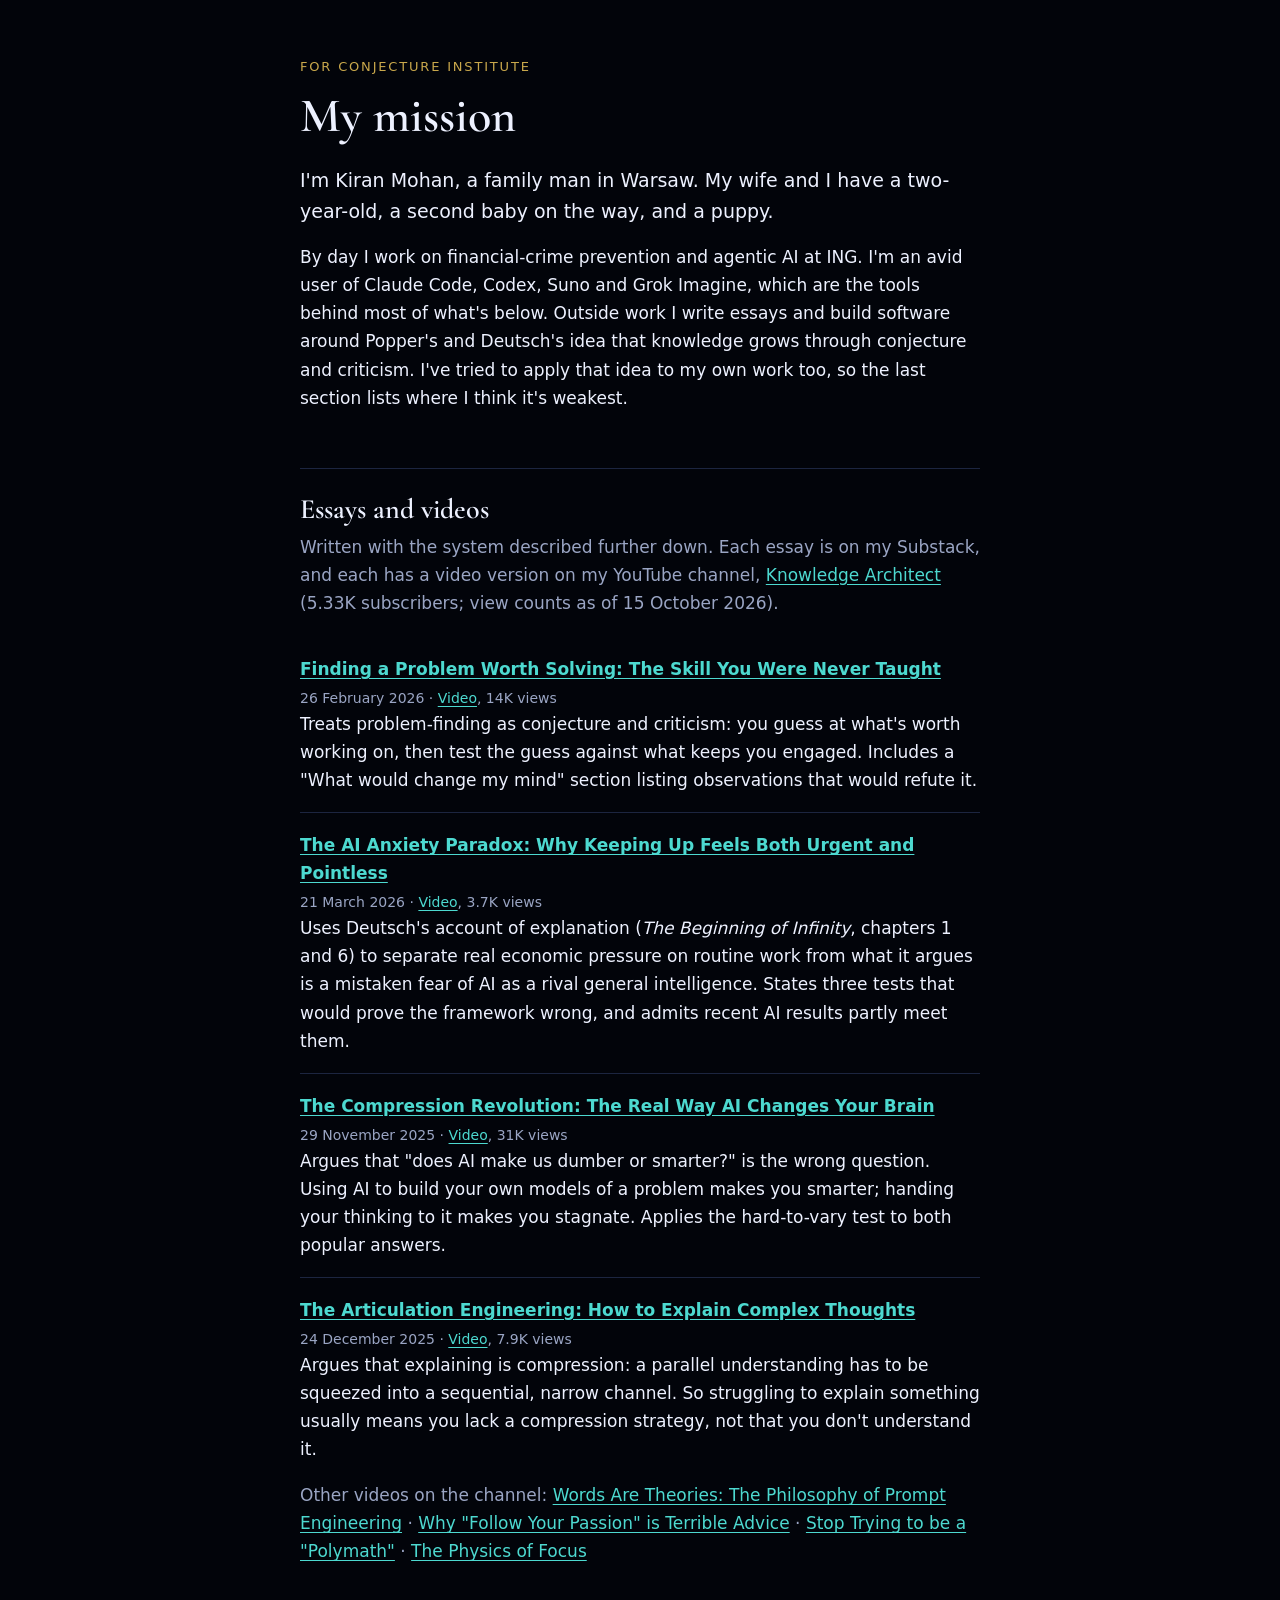
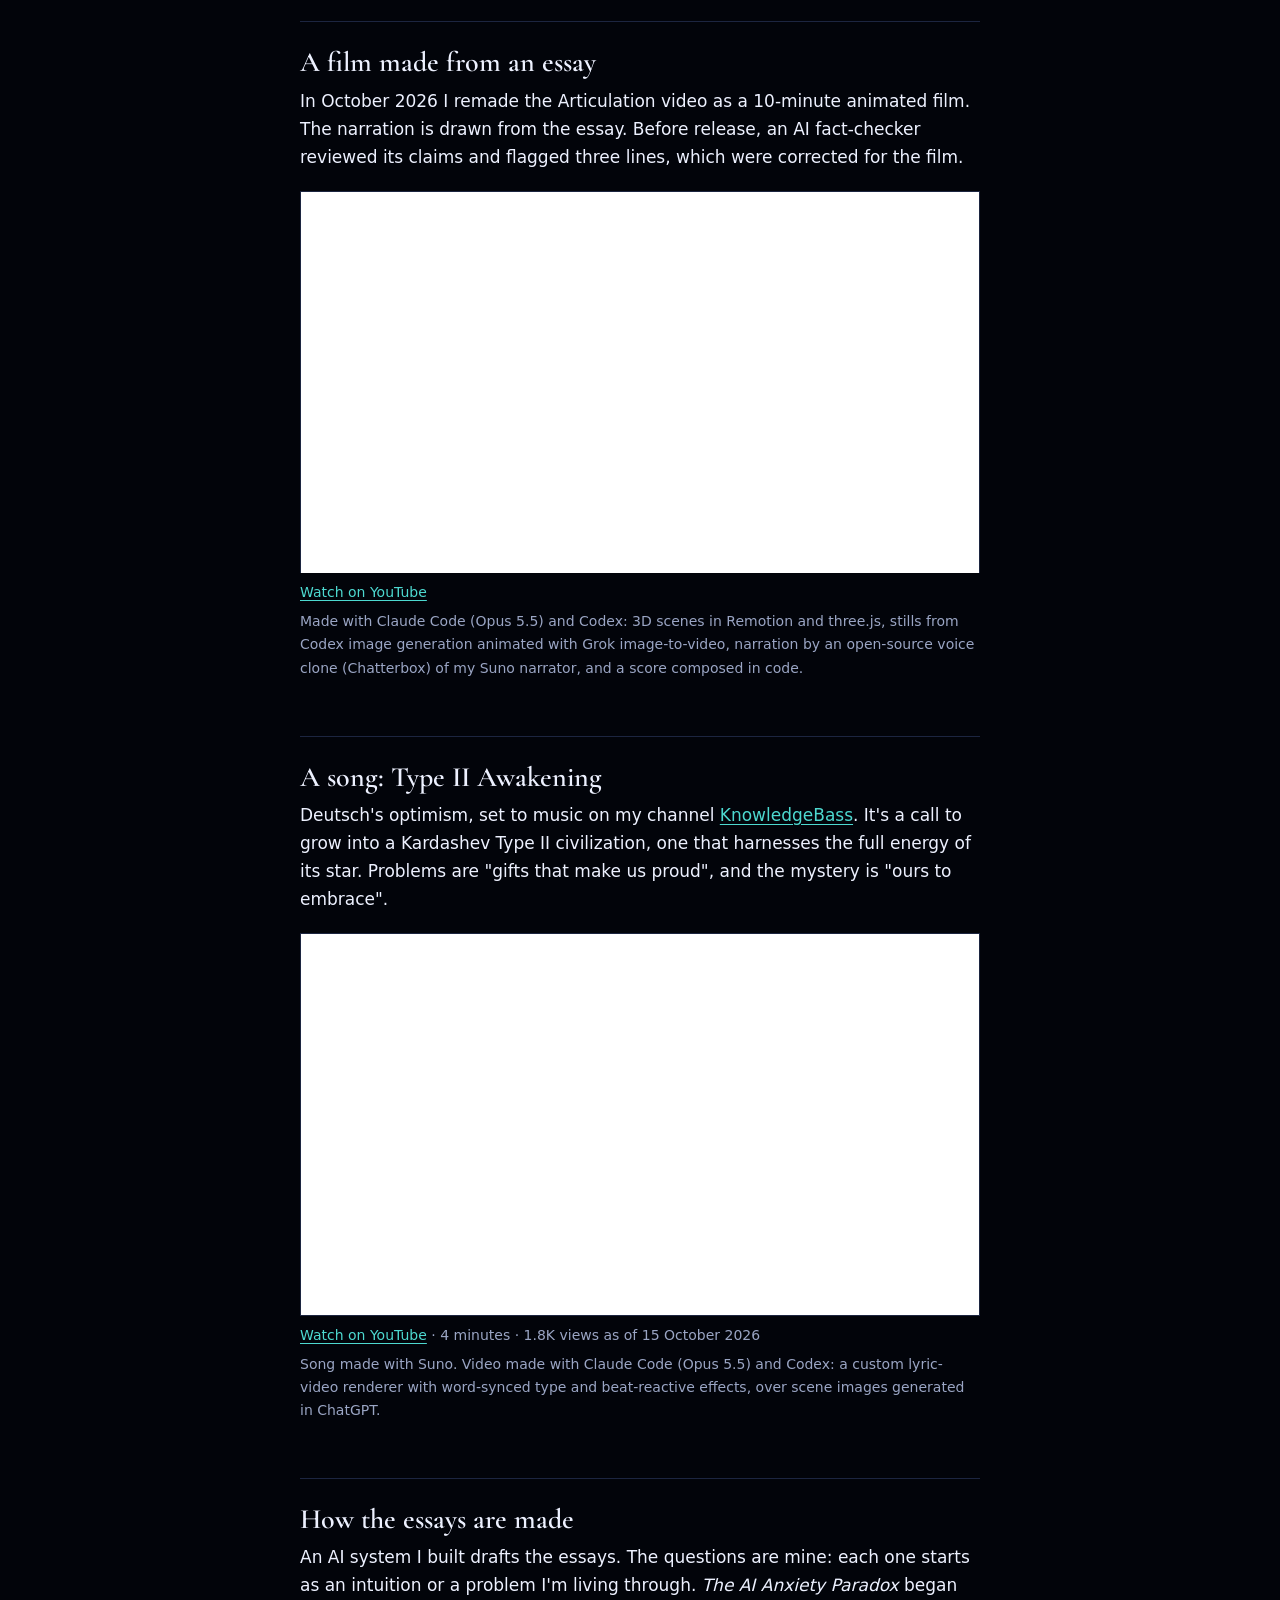
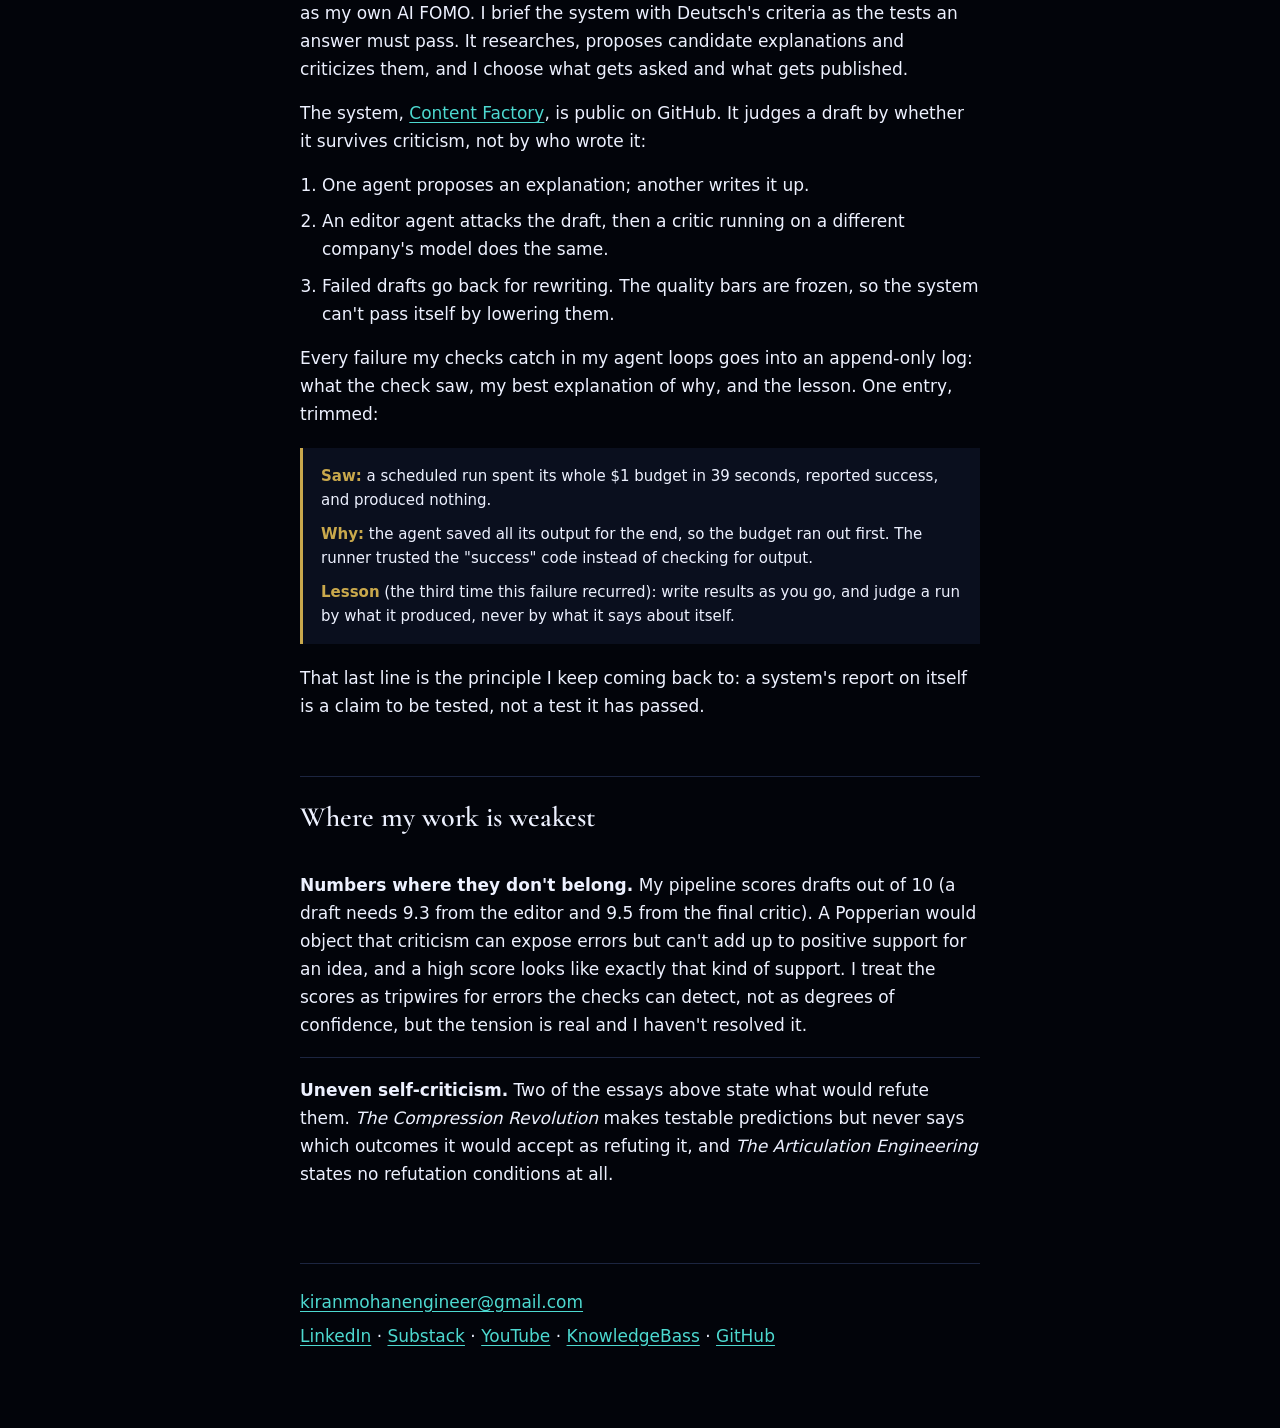
==== conjecture/index.html @ 9813ebfc "feat(conjecture): add work page for Conjecture Institute Logan at Conjecture Institute asked to see " ====
<!doctype html>
<html lang="en">
<head>
<meta charset="utf-8">
<meta name="viewport" content="width=device-width, initial-scale=1">
<title>Kiran Mohan · Work shared with Conjecture Institute</title>
<meta name="description" content="Essays, videos and an AI writing system built on Popper's and Deutsch's idea that knowledge grows through conjecture and criticism.">
<meta name="robots" content="noindex">
<meta property="og:type" content="website">
<meta property="og:title" content="Kiran Mohan · Work shared with Conjecture Institute">
<meta property="og:description" content="Essays, videos and an AI writing system built on conjecture and criticism.">
<meta property="og:url" content="https://kiranmohan-92.github.io/conjecture/">
<meta name="color-scheme" content="dark">
<link rel="preconnect" href="https://fonts.googleapis.com">
<link rel="preconnect" href="https://fonts.gstatic.com" crossorigin>
<link href="https://fonts.googleapis.com/css2?family=Cormorant+Garamond:wght@600&display=swap" rel="stylesheet">
<style>
  :root {
    --void: #02040a;
    --surface: #0a0f1e;
    --line: #1c2540;
    --text: #EDF1FF;
    --muted: #9aa5c4;
    --gold: #C9A84C;
    --cyan: #4DD9D0;
    --serif: "Cormorant Garamond", Georgia, serif;
    --sans: system-ui, -apple-system, "Segoe UI", Roboto, sans-serif;
  }
  * { box-sizing: border-box; }
  html { -webkit-text-size-adjust: 100%; }
  body {
    margin: 0;
    background: var(--void);
    color: var(--text);
    font: 17px/1.65 var(--sans);
  }
  main { max-width: 720px; margin: 0 auto; padding: 56px 20px 72px; }
  .eyebrow { color: var(--gold); font-size: 13px; letter-spacing: .14em; text-transform: uppercase; margin: 0 0 12px; }
  h1, h2 { font-family: var(--serif); font-weight: 600; line-height: 1.15; }
  h1 { font-size: clamp(34px, 7vw, 48px); margin: 0 0 20px; }
  h2 { font-size: 28px; margin: 56px 0 8px; padding-top: 24px; border-top: 1px solid var(--line); }
  h3 { font-size: 17px; margin: 0 0 4px; }
  p { margin: 0 0 16px; }
  .lede { font-size: 19px; }
  .muted { color: var(--muted); }
  a { color: var(--cyan); text-underline-offset: 3px; }
  a:hover { color: var(--text); }
  ul.items { list-style: none; padding: 0; margin: 20px 0 0; }
  ul.items > li { padding: 18px 0; border-bottom: 1px solid var(--line); }
  ul.items > li:last-child { border-bottom: 0; }
  .meta { color: var(--muted); font-size: 14px; margin: 0 0 6px; }
  ul.items p { margin: 0; }
  ol.steps { padding-left: 22px; margin: 16px 0; }
  ol.steps li { margin: 0 0 8px; }
  blockquote {
    margin: 20px 0;
    padding: 16px 18px;
    background: var(--surface);
    border-left: 3px solid var(--gold);
    font-size: 15px;
    line-height: 1.6;
    overflow-wrap: anywhere;
  }
  blockquote p { margin: 0 0 10px; }
  blockquote p:last-child { margin: 0; }
  blockquote b { color: var(--gold); font-weight: 600; }
  .film { position: relative; aspect-ratio: 16 / 9; margin: 20px 0 8px; background: var(--surface); border: 1px solid var(--line); }
  .film iframe { position: absolute; inset: 0; width: 100%; height: 100%; border: 0; }
  footer { margin-top: 56px; padding-top: 24px; border-top: 1px solid var(--line); }
  footer p { margin: 0 0 6px; }
</style>
</head>
<body>
<main>

<p class="eyebrow">For Conjecture Institute</p>
<h1>My mission</h1>

<p class="lede">I'm Kiran Mohan, a family man in Warsaw. My wife and I have a two-year-old, a second baby on the way, and a puppy.</p>
<p>By day I work on financial-crime prevention and agentic AI at ING. I'm an avid user of Claude Code, Codex, Suno and Grok Imagine, which are the tools behind most of what's below. Outside work I write essays and build software around Popper's and Deutsch's idea that knowledge grows through conjecture and criticism. I've tried to apply that idea to my own work too, so the last section lists where I think it's weakest.</p>

<h2>Essays and videos</h2>
<p class="muted">Written with the system described further down. Each essay is on my Substack, and each has a video version on my YouTube channel, <a href="https://www.youtube.com/@KnowledgeArchitect-x2p">Knowledge Architect</a> (5.33K subscribers; view counts as of 15 October 2026).</p>
<ul class="items">
  <li>
    <h3><a href="https://kiranrocksbigtime.substack.com/p/finding-a-problem-worth-solving-the">Finding a Problem Worth Solving: The Skill You Were Never Taught</a></h3>
    <p class="meta">26 February 2026 · <a href="https://www.youtube.com/watch?v=pyN8stQW_08" aria-label="Video: Finding a Problem Worth Solving">Video</a>, 14K views</p>
    <p>Treats problem-finding as conjecture and criticism: you guess at what's worth working on, then test the guess against what keeps you engaged. Includes a "What would change my mind" section listing observations that would refute it.</p>
  </li>
  <li>
    <h3><a href="https://kiranrocksbigtime.substack.com/p/the-ai-anxiety-paradox-why-keeping">The AI Anxiety Paradox: Why Keeping Up Feels Both Urgent and Pointless</a></h3>
    <p class="meta">21 March 2026 · <a href="https://www.youtube.com/watch?v=xp-dSzTch-Q" aria-label="Video: The AI Anxiety Paradox">Video</a>, 3.7K views</p>
    <p>Uses Deutsch's account of explanation (<em>The Beginning of Infinity</em>, chapters 1 and 6) to separate real economic pressure on routine work from what it argues is a mistaken fear of AI as a rival general intelligence. States three tests that would prove the framework wrong, and admits recent AI results partly meet them.</p>
  </li>
  <li>
    <h3><a href="https://kiranrocksbigtime.substack.com/p/the-compression-revolution-the-real">The Compression Revolution: The Real Way AI Changes Your Brain</a></h3>
    <p class="meta">29 November 2025 · <a href="https://www.youtube.com/watch?v=dsbLVs0ZUbw" aria-label="Video: The Compression Revolution">Video</a>, 31K views</p>
    <p>Argues that "does AI make us dumber or smarter?" is the wrong question. Using AI to build your own models of a problem makes you smarter; handing your thinking to it makes you stagnate. Applies the hard-to-vary test to both popular answers.</p>
  </li>
  <li>
    <h3><a href="https://kiranrocksbigtime.substack.com/p/the-articulation-engineering-how">The Articulation Engineering: How to Explain Complex Thoughts</a></h3>
    <p class="meta">24 December 2025 · <a href="https://www.youtube.com/watch?v=wU064vfRQ0s" aria-label="Video: The Articulation Engineering">Video</a>, 7.9K views</p>
    <p>Argues that explaining is compression: a parallel understanding has to be squeezed into a sequential, narrow channel. So struggling to explain something usually means you lack a compression strategy, not that you don't understand it.</p>
  </li>
</ul>
<p class="muted">Other videos on the channel: <a href="https://www.youtube.com/watch?v=3VsTlJLqpuA">Words Are Theories: The Philosophy of Prompt Engineering</a> · <a href="https://www.youtube.com/watch?v=mgFUYtYizIY">Why "Follow Your Passion" is Terrible Advice</a> · <a href="https://www.youtube.com/watch?v=sUi9b-EjSnc">Stop Trying to be a "Polymath"</a> · <a href="https://www.youtube.com/watch?v=bQ8XXq2fU_M">The Physics of Focus</a></p>

<h2>A film made from an essay</h2>
<p>In October 2026 I remade the Articulation video as a 10-minute animated film. The narration is drawn from the essay. Before release, an AI fact-checker reviewed its claims and flagged three lines, which were corrected for the film.</p>
<div class="film">
  <iframe src="https://www.youtube-nocookie.com/embed/TAlUj9ZEFxg" title="How to Explain Complex Ideas to People and AI | Articulation Engineering - Remastered" loading="lazy" allow="encrypted-media; picture-in-picture; fullscreen" referrerpolicy="strict-origin-when-cross-origin" allowfullscreen></iframe>
</div>
<p class="meta"><a href="https://www.youtube.com/watch?v=TAlUj9ZEFxg" aria-label="Watch Articulation Engineering film on YouTube">Watch on YouTube</a></p>
<p class="meta">Made with Claude Code (Opus 5.5) and Codex: 3D scenes in Remotion and three.js, stills from Codex image generation animated with Grok image-to-video, narration by an open-source voice clone (Chatterbox) of my Suno narrator, and a score composed in code.</p>

<h2>A song: Type II Awakening</h2>
<p>Deutsch's optimism, set to music on my channel <a href="https://www.youtube.com/@KnowledgeBass-z1v">KnowledgeBass</a>. It's a call to grow into a Kardashev Type II civilization, one that harnesses the full energy of its star. Problems are "gifts that make us proud", and the mystery is "ours to embrace".</p>
<div class="film">
  <iframe src="https://www.youtube-nocookie.com/embed/_-xqMZzdE9w" title="Type II Awakening | Lyrical Music Video" loading="lazy" allow="encrypted-media; picture-in-picture; fullscreen" referrerpolicy="strict-origin-when-cross-origin" allowfullscreen></iframe>
</div>
<p class="meta"><a href="https://www.youtube.com/watch?v=_-xqMZzdE9w" aria-label="Watch Type II Awakening on YouTube">Watch on YouTube</a> · 4 minutes · 1.8K views as of 15 October 2026</p>
<p class="meta">Song made with Suno. Video made with Claude Code (Opus 5.5) and Codex: a custom lyric-video renderer with word-synced type and beat-reactive effects, over scene images generated in ChatGPT.</p>

<h2>How the essays are made</h2>
<p>An AI system I built drafts the essays. The questions are mine: each one starts as an intuition or a problem I'm living through. <em>The AI Anxiety Paradox</em> began as my own AI FOMO. I brief the system with Deutsch's criteria as the tests an answer must pass. It researches, proposes candidate explanations and criticizes them, and I choose what gets asked and what gets published.</p>
<p>The system, <a href="https://github.com/KiranMohan-92/content-factory">Content Factory</a>, is public on GitHub. It judges a draft by whether it survives criticism, not by who wrote it:</p>
<ol class="steps">
  <li>One agent proposes an explanation; another writes it up.</li>
  <li>An editor agent attacks the draft, then a critic running on a different company's model does the same.</li>
  <li>Failed drafts go back for rewriting. The quality bars are frozen, so the system can't pass itself by lowering them.</li>
</ol>
<p>Every failure my checks catch in my agent loops goes into an append-only log: what the check saw, my best explanation of why, and the lesson. One entry, trimmed:</p>
<blockquote>
  <p><b>Saw:</b> a scheduled run spent its whole $1 budget in 39 seconds, reported success, and produced nothing.</p>
  <p><b>Why:</b> the agent saved all its output for the end, so the budget ran out first. The runner trusted the "success" code instead of checking for output.</p>
  <p><b>Lesson</b> (the third time this failure recurred): write results as you go, and judge a run by what it produced, never by what it says about itself.</p>
</blockquote>
<p>That last line is the principle I keep coming back to: a system's report on itself is a claim to be tested, not a test it has passed.</p>

<h2>Where my work is weakest</h2>
<ul class="items">
  <li><p><strong>Numbers where they don't belong.</strong> My pipeline scores drafts out of 10 (a draft needs 9.3 from the editor and 9.5 from the final critic). A Popperian would object that criticism can expose errors but can't add up to positive support for an idea, and a high score looks like exactly that kind of support. I treat the scores as tripwires for errors the checks can detect, not as degrees of confidence, but the tension is real and I haven't resolved it.</p></li>
  <li><p><strong>Uneven self-criticism.</strong> Two of the essays above state what would refute them. <em>The Compression Revolution</em> makes testable predictions but never says which outcomes it would accept as refuting it, and <em>The Articulation Engineering</em> states no refutation conditions at all.</p></li>
</ul>

<footer>
  <p><a href="mailto:kiranmohanengineer@gmail.com">kiranmohanengineer@gmail.com</a></p>
  <p><a href="https://www.linkedin.com/in/kiran-mohan-38238a164/">LinkedIn</a> · <a href="https://kiranrocksbigtime.substack.com/">Substack</a> · <a href="https://www.youtube.com/@KnowledgeArchitect-x2p">YouTube</a> · <a href="https://www.youtube.com/@KnowledgeBass-z1v">KnowledgeBass</a> · <a href="https://github.com/KiranMohan-92">GitHub</a></p>
</footer>

</main>
</body>
</html>
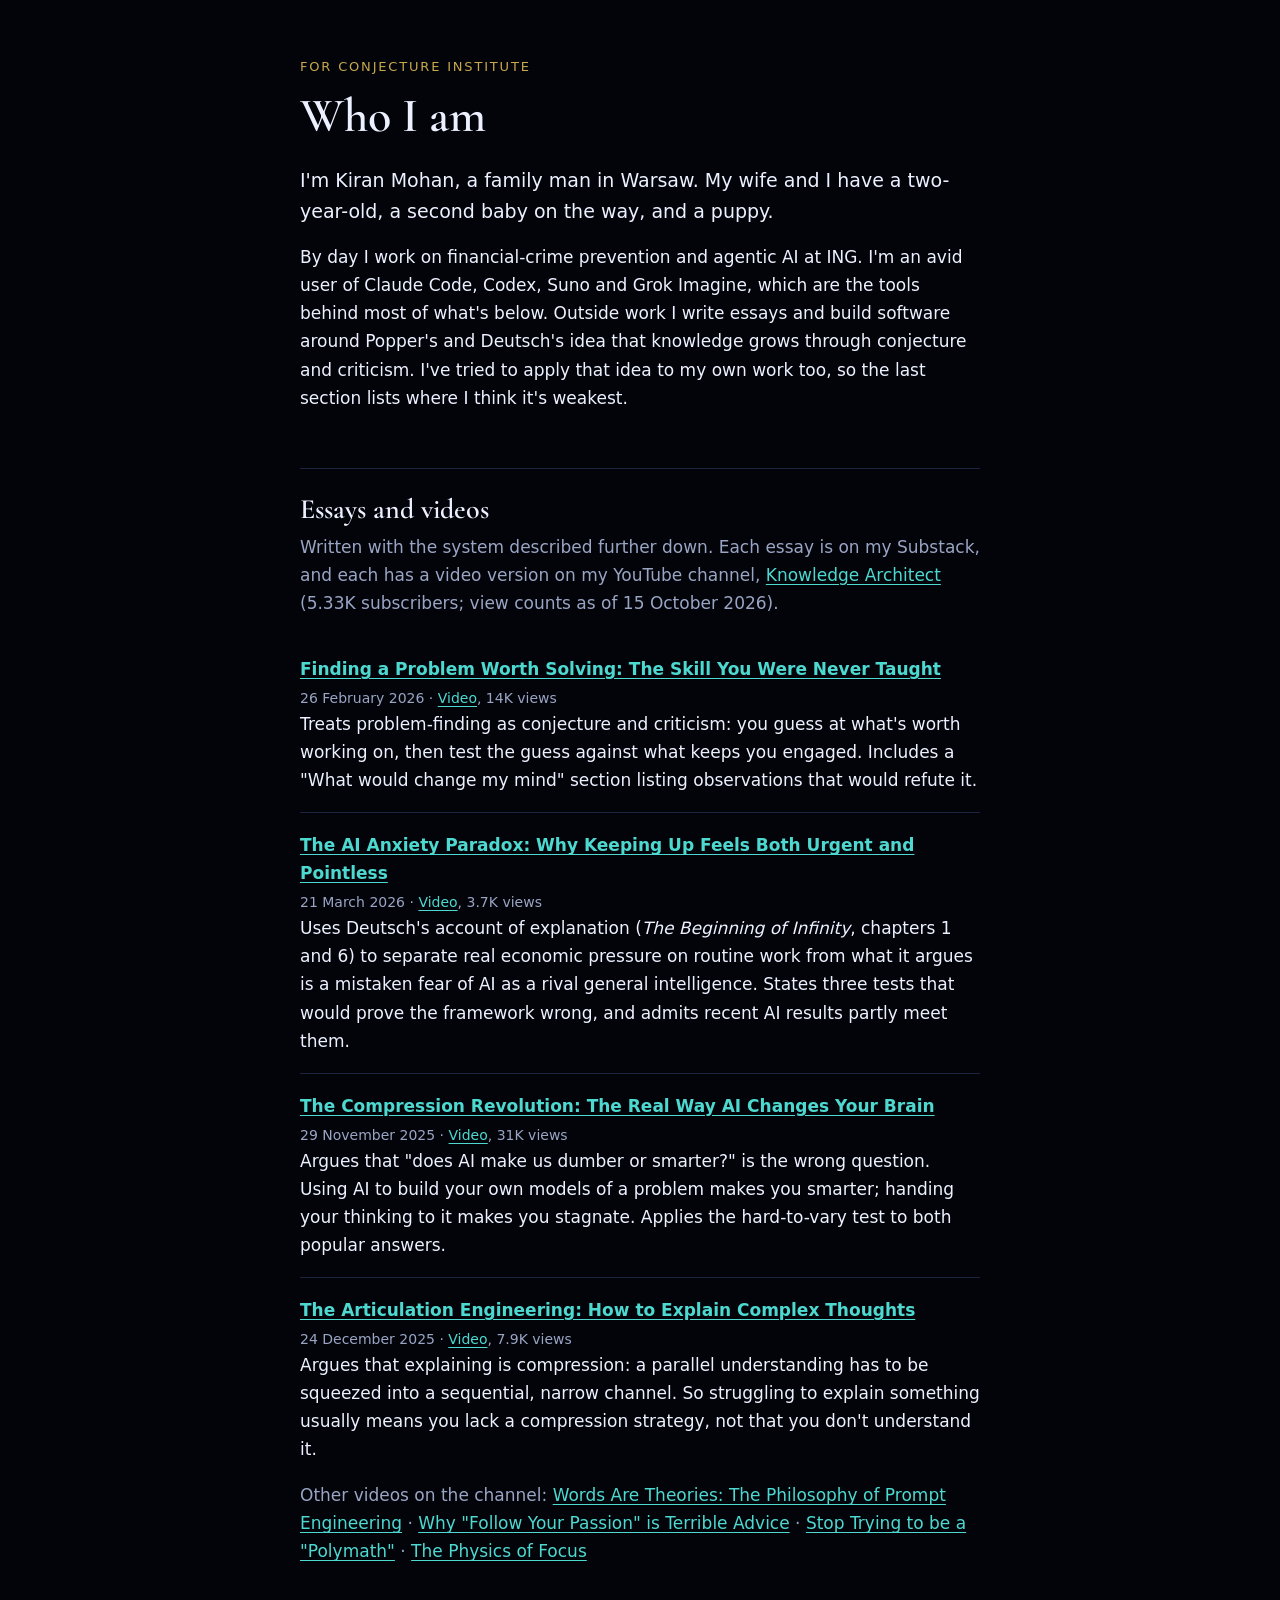
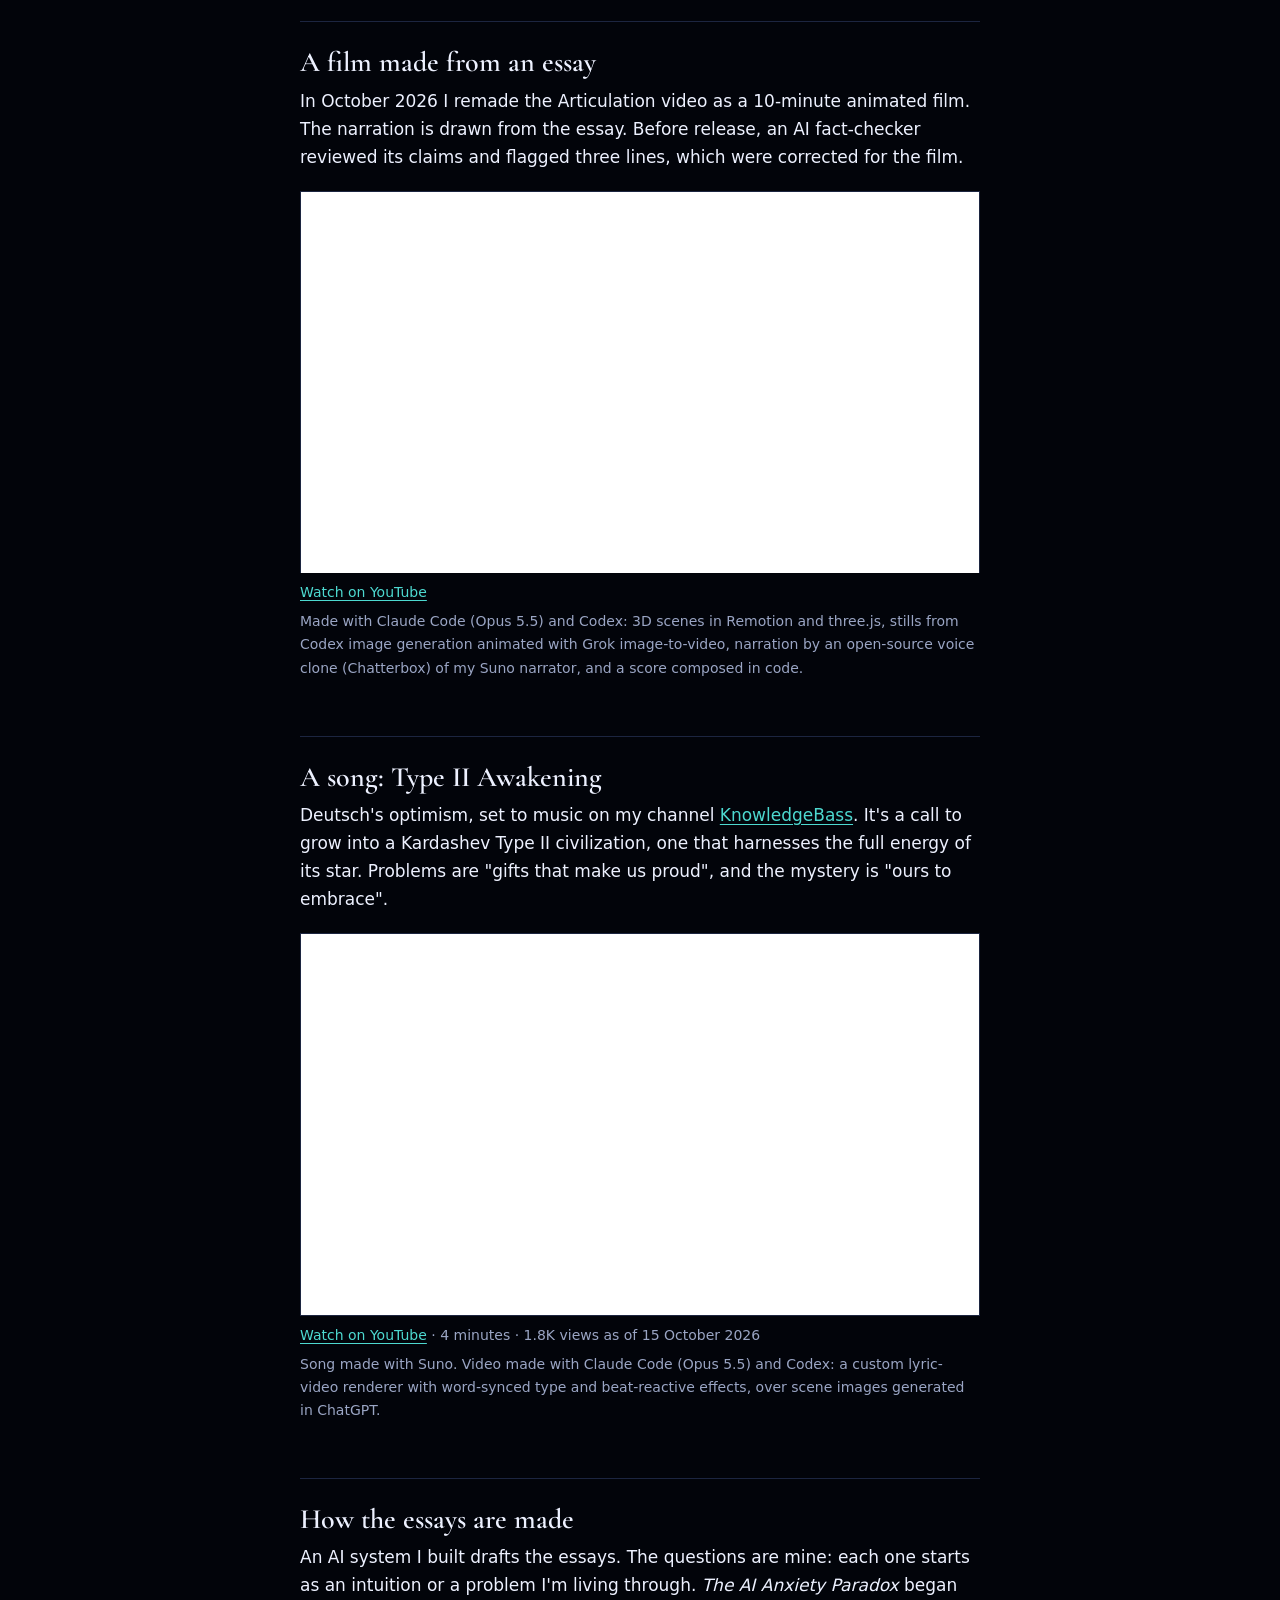
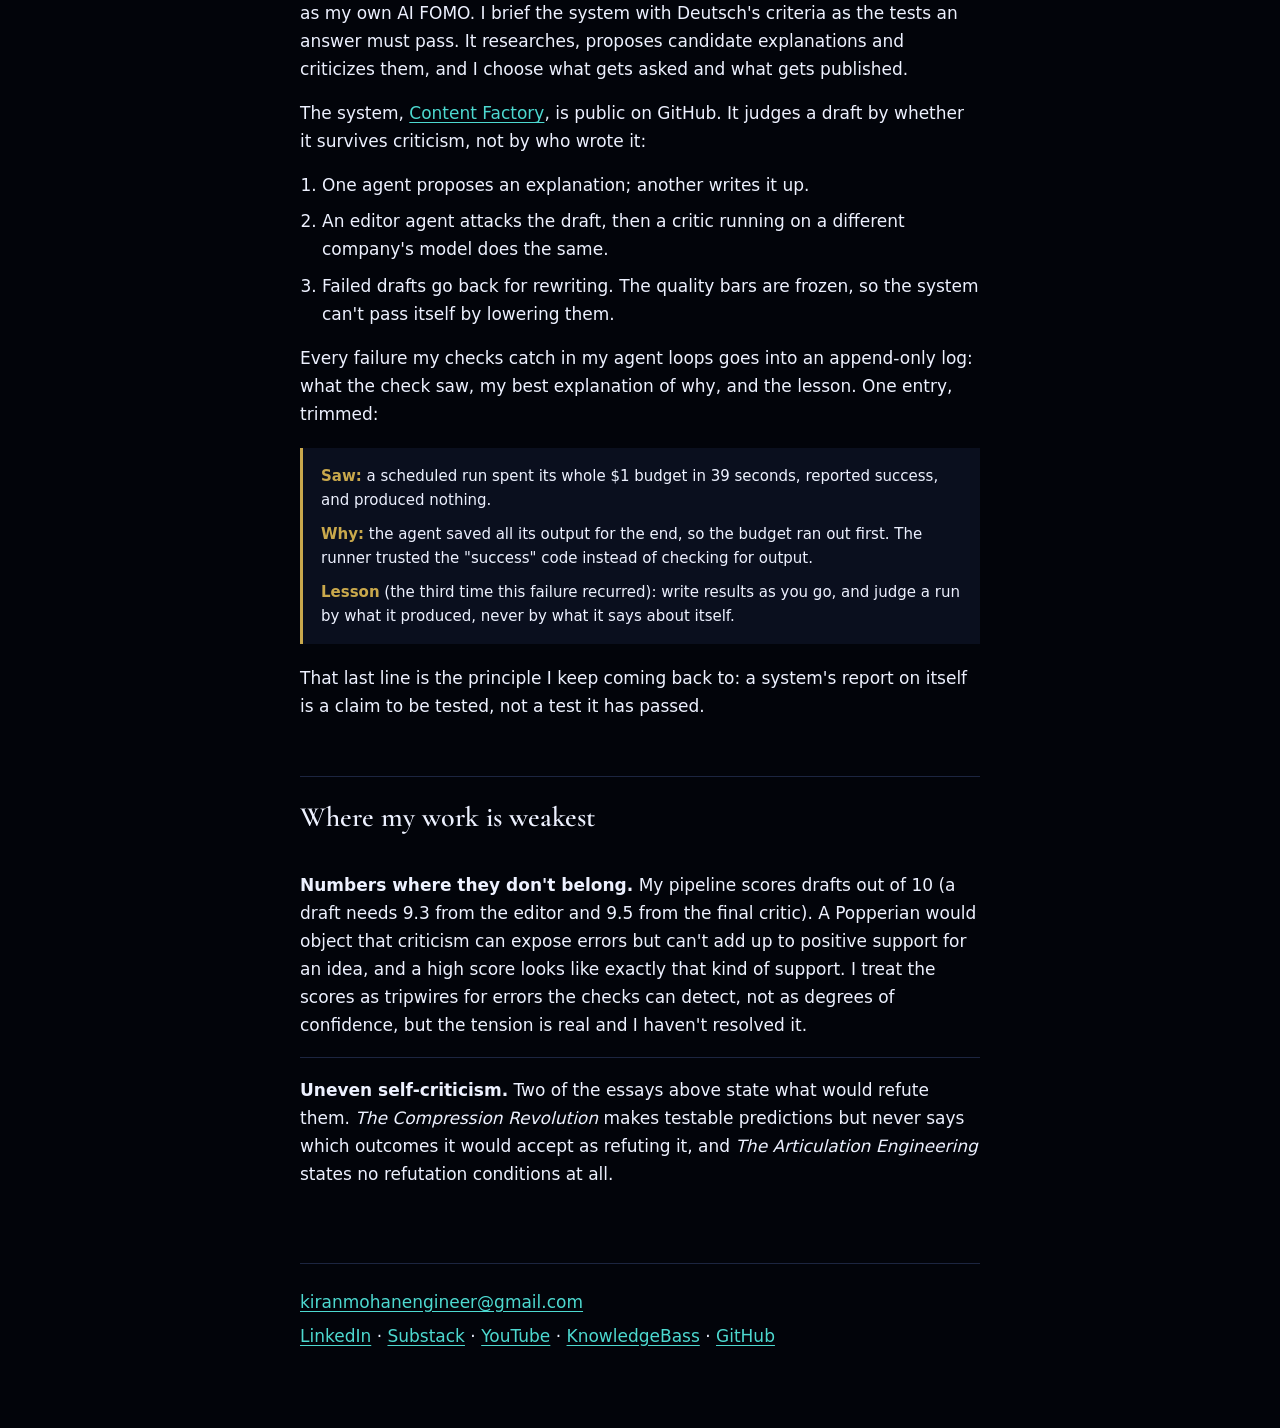
==== commit 4033613a: "fix(conjecture): retitle the page heading to "Who I am" The page introduces Kiran and his work; it n" ====
--- a/conjecture/index.html
+++ b/conjecture/index.html
@@ -74,7 +74,7 @@
 <main>
 
 <p class="eyebrow">For Conjecture Institute</p>
-<h1>My mission</h1>
+<h1>Who I am</h1>
 
 <p class="lede">I'm Kiran Mohan, a family man in Warsaw. My wife and I have a two-year-old, a second baby on the way, and a puppy.</p>
 <p>By day I work on financial-crime prevention and agentic AI at ING. I'm an avid user of Claude Code, Codex, Suno and Grok Imagine, which are the tools behind most of what's below. Outside work I write essays and build software around Popper's and Deutsch's idea that knowledge grows through conjecture and criticism. I've tried to apply that idea to my own work too, so the last section lists where I think it's weakest.</p>
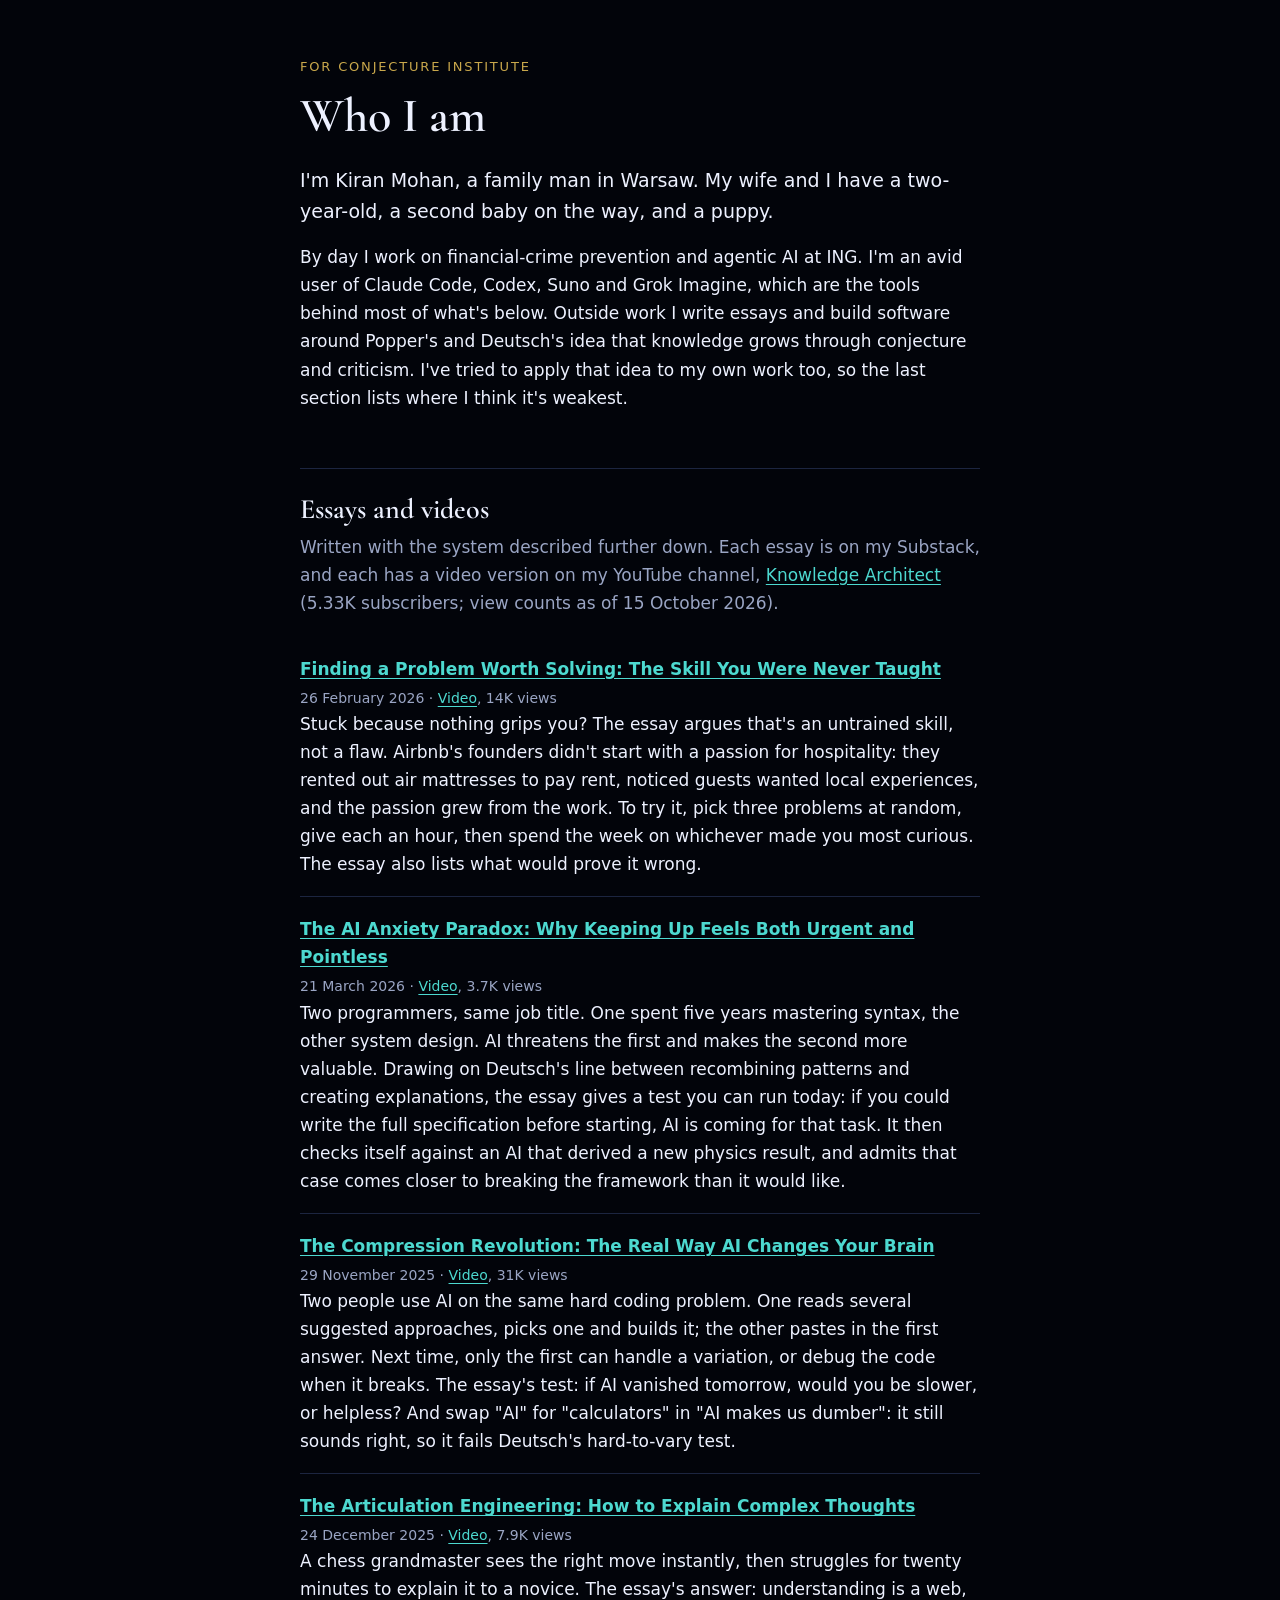
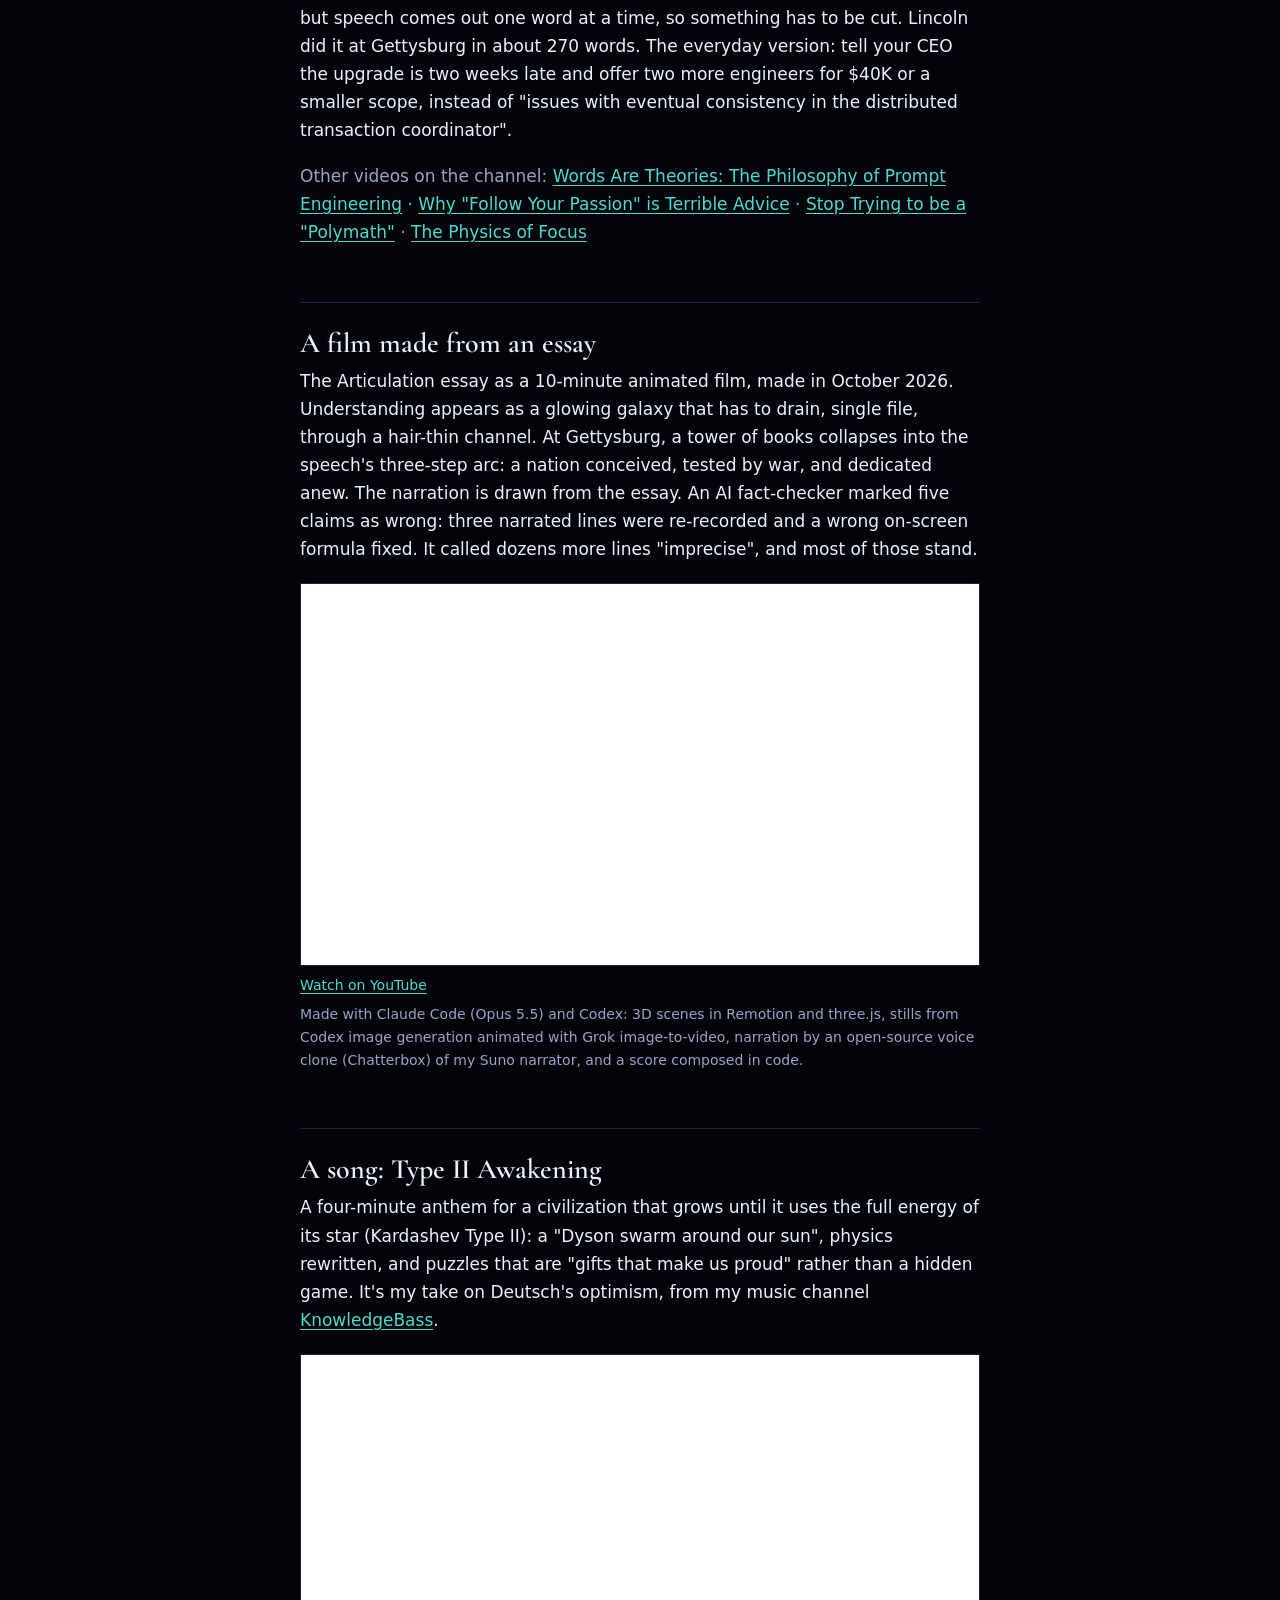
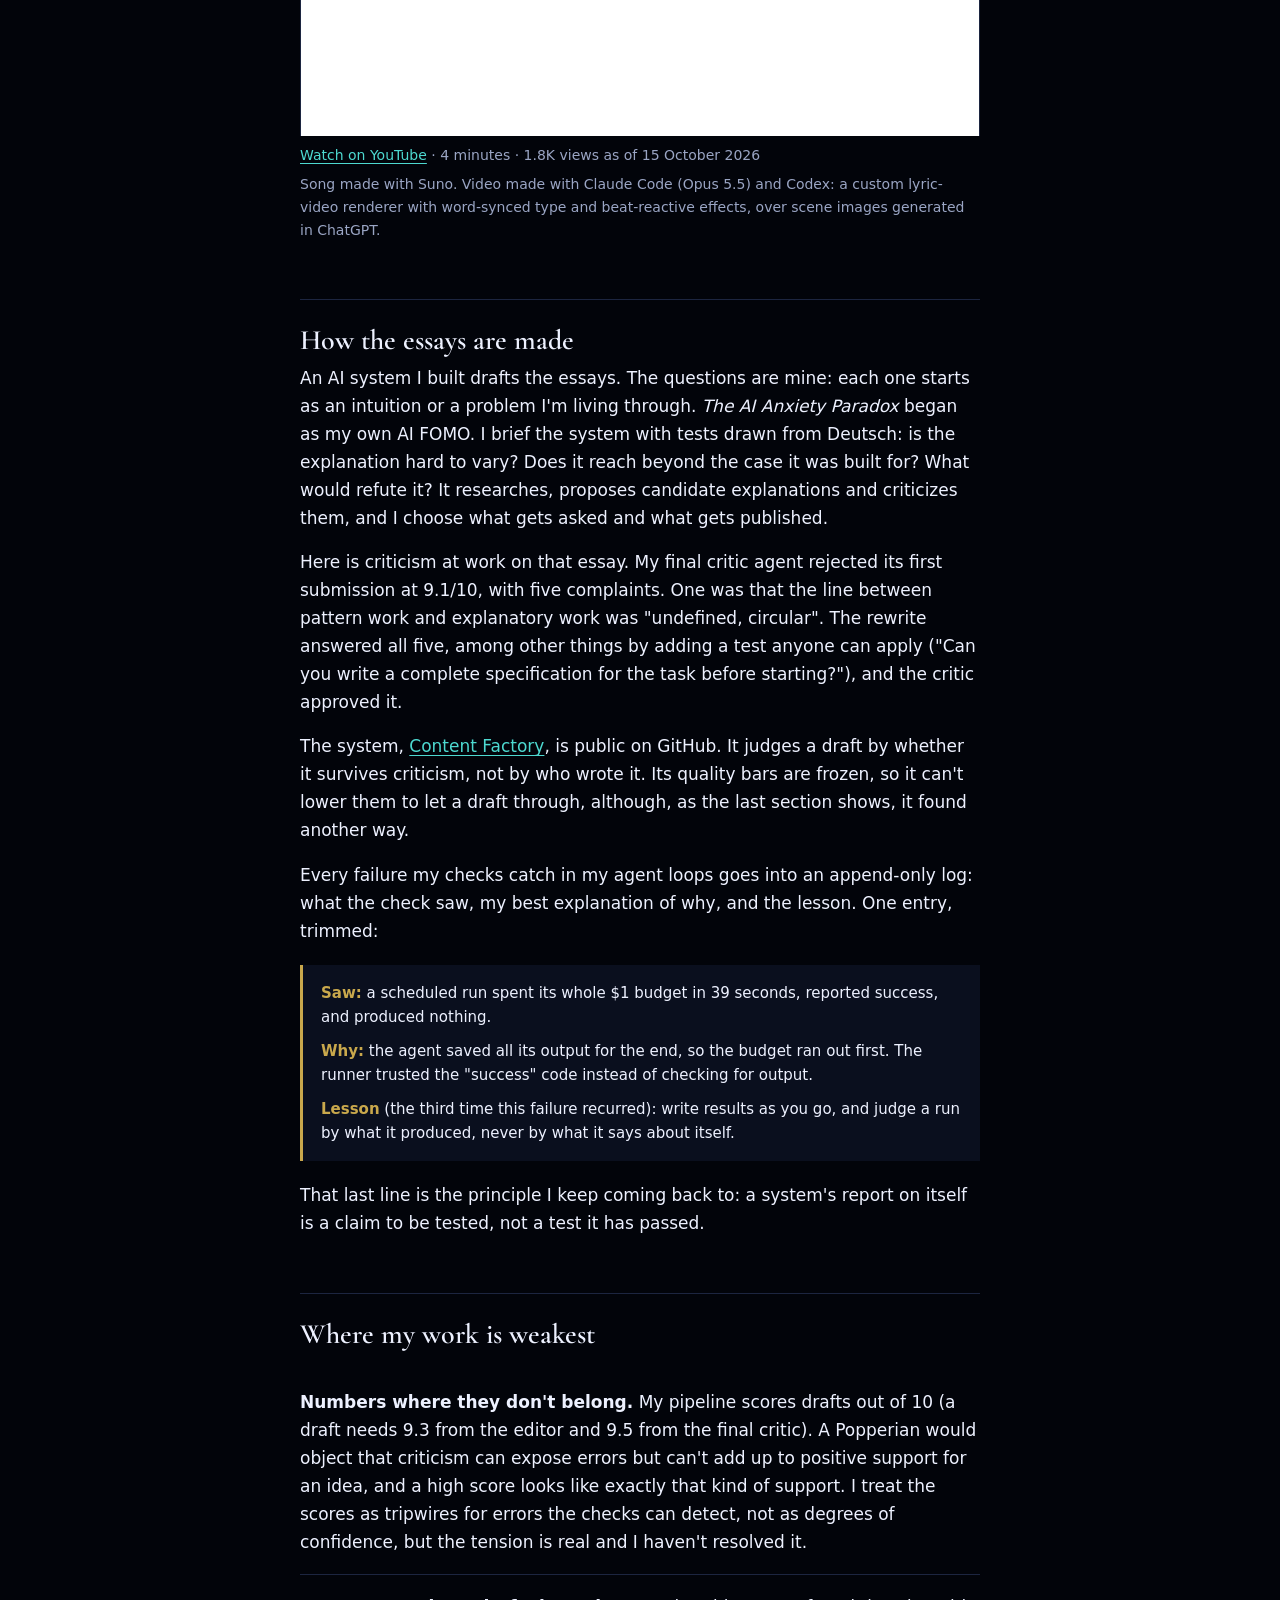
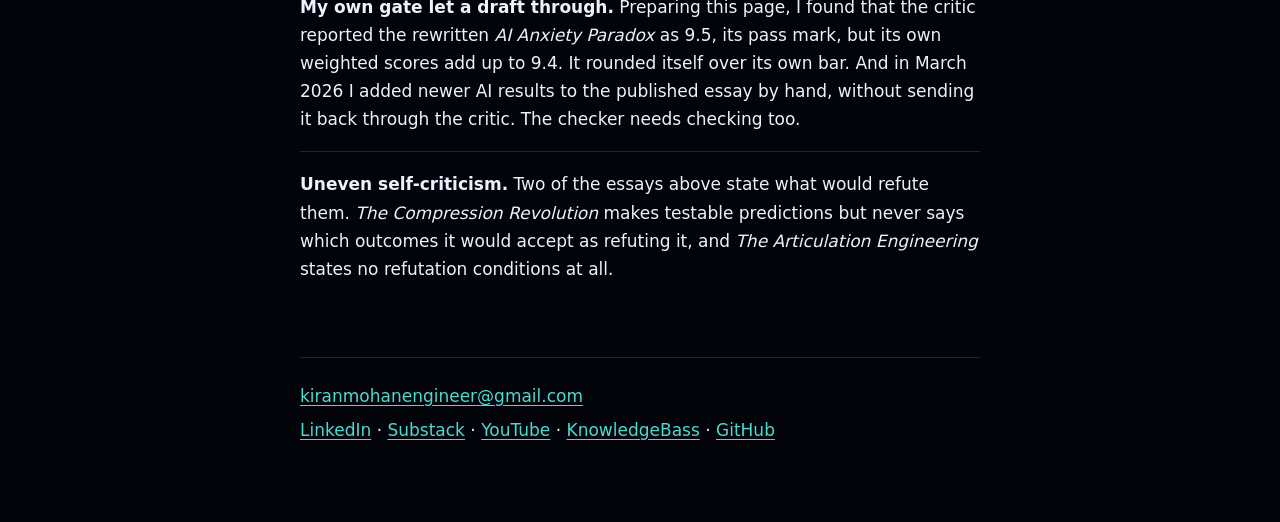
==== commit ffc069dd: "fix(conjecture): make each section concrete and correct the criticism claims Logan found the descrip" ====
--- a/conjecture/index.html
+++ b/conjecture/index.html
@@ -85,28 +85,28 @@
   <li>
     <h3><a href="https://kiranrocksbigtime.substack.com/p/finding-a-problem-worth-solving-the">Finding a Problem Worth Solving: The Skill You Were Never Taught</a></h3>
     <p class="meta">26 February 2026 · <a href="https://www.youtube.com/watch?v=pyN8stQW_08" aria-label="Video: Finding a Problem Worth Solving">Video</a>, 14K views</p>
-    <p>Treats problem-finding as conjecture and criticism: you guess at what's worth working on, then test the guess against what keeps you engaged. Includes a "What would change my mind" section listing observations that would refute it.</p>
+    <p>Stuck because nothing grips you? The essay argues that's an untrained skill, not a flaw. Airbnb's founders didn't start with a passion for hospitality: they rented out air mattresses to pay rent, noticed guests wanted local experiences, and the passion grew from the work. To try it, pick three problems at random, give each an hour, then spend the week on whichever made you most curious. The essay also lists what would prove it wrong.</p>
   </li>
   <li>
     <h3><a href="https://kiranrocksbigtime.substack.com/p/the-ai-anxiety-paradox-why-keeping">The AI Anxiety Paradox: Why Keeping Up Feels Both Urgent and Pointless</a></h3>
     <p class="meta">21 March 2026 · <a href="https://www.youtube.com/watch?v=xp-dSzTch-Q" aria-label="Video: The AI Anxiety Paradox">Video</a>, 3.7K views</p>
-    <p>Uses Deutsch's account of explanation (<em>The Beginning of Infinity</em>, chapters 1 and 6) to separate real economic pressure on routine work from what it argues is a mistaken fear of AI as a rival general intelligence. States three tests that would prove the framework wrong, and admits recent AI results partly meet them.</p>
+    <p>Two programmers, same job title. One spent five years mastering syntax, the other system design. AI threatens the first and makes the second more valuable. Drawing on Deutsch's line between recombining patterns and creating explanations, the essay gives a test you can run today: if you could write the full specification before starting, AI is coming for that task. It then checks itself against an AI that derived a new physics result, and admits that case comes closer to breaking the framework than it would like.</p>
   </li>
   <li>
     <h3><a href="https://kiranrocksbigtime.substack.com/p/the-compression-revolution-the-real">The Compression Revolution: The Real Way AI Changes Your Brain</a></h3>
     <p class="meta">29 November 2025 · <a href="https://www.youtube.com/watch?v=dsbLVs0ZUbw" aria-label="Video: The Compression Revolution">Video</a>, 31K views</p>
-    <p>Argues that "does AI make us dumber or smarter?" is the wrong question. Using AI to build your own models of a problem makes you smarter; handing your thinking to it makes you stagnate. Applies the hard-to-vary test to both popular answers.</p>
+    <p>Two people use AI on the same hard coding problem. One reads several suggested approaches, picks one and builds it; the other pastes in the first answer. Next time, only the first can handle a variation, or debug the code when it breaks. The essay's test: if AI vanished tomorrow, would you be slower, or helpless? And swap "AI" for "calculators" in "AI makes us dumber": it still sounds right, so it fails Deutsch's hard-to-vary test.</p>
   </li>
   <li>
     <h3><a href="https://kiranrocksbigtime.substack.com/p/the-articulation-engineering-how">The Articulation Engineering: How to Explain Complex Thoughts</a></h3>
     <p class="meta">24 December 2025 · <a href="https://www.youtube.com/watch?v=wU064vfRQ0s" aria-label="Video: The Articulation Engineering">Video</a>, 7.9K views</p>
-    <p>Argues that explaining is compression: a parallel understanding has to be squeezed into a sequential, narrow channel. So struggling to explain something usually means you lack a compression strategy, not that you don't understand it.</p>
+    <p>A chess grandmaster sees the right move instantly, then struggles for twenty minutes to explain it to a novice. The essay's answer: understanding is a web, but speech comes out one word at a time, so something has to be cut. Lincoln did it at Gettysburg in about 270 words. The everyday version: tell your CEO the upgrade is two weeks late and offer two more engineers for $40K or a smaller scope, instead of "issues with eventual consistency in the distributed transaction coordinator".</p>
   </li>
 </ul>
 <p class="muted">Other videos on the channel: <a href="https://www.youtube.com/watch?v=3VsTlJLqpuA">Words Are Theories: The Philosophy of Prompt Engineering</a> · <a href="https://www.youtube.com/watch?v=mgFUYtYizIY">Why "Follow Your Passion" is Terrible Advice</a> · <a href="https://www.youtube.com/watch?v=sUi9b-EjSnc">Stop Trying to be a "Polymath"</a> · <a href="https://www.youtube.com/watch?v=bQ8XXq2fU_M">The Physics of Focus</a></p>
 
 <h2>A film made from an essay</h2>
-<p>In October 2026 I remade the Articulation video as a 10-minute animated film. The narration is drawn from the essay. Before release, an AI fact-checker reviewed its claims and flagged three lines, which were corrected for the film.</p>
+<p>The Articulation essay as a 10-minute animated film, made in October 2026. Understanding appears as a glowing galaxy that has to drain, single file, through a hair-thin channel. At Gettysburg, a tower of books collapses into the speech's three-step arc: a nation conceived, tested by war, and dedicated anew. The narration is drawn from the essay. An AI fact-checker marked five claims as wrong: three narrated lines were re-recorded and a wrong on-screen formula fixed. It called dozens more lines "imprecise", and most of those stand.</p>
 <div class="film">
   <iframe src="https://www.youtube-nocookie.com/embed/TAlUj9ZEFxg" title="How to Explain Complex Ideas to People and AI | Articulation Engineering - Remastered" loading="lazy" allow="encrypted-media; picture-in-picture; fullscreen" referrerpolicy="strict-origin-when-cross-origin" allowfullscreen></iframe>
 </div>
@@ -114,7 +114,7 @@
 <p class="meta">Made with Claude Code (Opus 5.5) and Codex: 3D scenes in Remotion and three.js, stills from Codex image generation animated with Grok image-to-video, narration by an open-source voice clone (Chatterbox) of my Suno narrator, and a score composed in code.</p>
 
 <h2>A song: Type II Awakening</h2>
-<p>Deutsch's optimism, set to music on my channel <a href="https://www.youtube.com/@KnowledgeBass-z1v">KnowledgeBass</a>. It's a call to grow into a Kardashev Type II civilization, one that harnesses the full energy of its star. Problems are "gifts that make us proud", and the mystery is "ours to embrace".</p>
+<p>A four-minute anthem for a civilization that grows until it uses the full energy of its star (Kardashev Type II): a "Dyson swarm around our sun", physics rewritten, and puzzles that are "gifts that make us proud" rather than a hidden game. It's my take on Deutsch's optimism, from my music channel <a href="https://www.youtube.com/@KnowledgeBass-z1v">KnowledgeBass</a>.</p>
 <div class="film">
   <iframe src="https://www.youtube-nocookie.com/embed/_-xqMZzdE9w" title="Type II Awakening | Lyrical Music Video" loading="lazy" allow="encrypted-media; picture-in-picture; fullscreen" referrerpolicy="strict-origin-when-cross-origin" allowfullscreen></iframe>
 </div>
@@ -122,13 +122,9 @@
 <p class="meta">Song made with Suno. Video made with Claude Code (Opus 5.5) and Codex: a custom lyric-video renderer with word-synced type and beat-reactive effects, over scene images generated in ChatGPT.</p>
 
 <h2>How the essays are made</h2>
-<p>An AI system I built drafts the essays. The questions are mine: each one starts as an intuition or a problem I'm living through. <em>The AI Anxiety Paradox</em> began as my own AI FOMO. I brief the system with Deutsch's criteria as the tests an answer must pass. It researches, proposes candidate explanations and criticizes them, and I choose what gets asked and what gets published.</p>
-<p>The system, <a href="https://github.com/KiranMohan-92/content-factory">Content Factory</a>, is public on GitHub. It judges a draft by whether it survives criticism, not by who wrote it:</p>
-<ol class="steps">
-  <li>One agent proposes an explanation; another writes it up.</li>
-  <li>An editor agent attacks the draft, then a critic running on a different company's model does the same.</li>
-  <li>Failed drafts go back for rewriting. The quality bars are frozen, so the system can't pass itself by lowering them.</li>
-</ol>
+<p>An AI system I built drafts the essays. The questions are mine: each one starts as an intuition or a problem I'm living through. <em>The AI Anxiety Paradox</em> began as my own AI FOMO. I brief the system with tests drawn from Deutsch: is the explanation hard to vary? Does it reach beyond the case it was built for? What would refute it? It researches, proposes candidate explanations and criticizes them, and I choose what gets asked and what gets published.</p>
+<p>Here is criticism at work on that essay. My final critic agent rejected its first submission at 9.1/10, with five complaints. One was that the line between pattern work and explanatory work was "undefined, circular". The rewrite answered all five, among other things by adding a test anyone can apply ("Can you write a complete specification for the task before starting?"), and the critic approved it.</p>
+<p>The system, <a href="https://github.com/KiranMohan-92/content-factory">Content Factory</a>, is public on GitHub. It judges a draft by whether it survives criticism, not by who wrote it. Its quality bars are frozen, so it can't lower them to let a draft through, although, as the last section shows, it found another way.</p>
 <p>Every failure my checks catch in my agent loops goes into an append-only log: what the check saw, my best explanation of why, and the lesson. One entry, trimmed:</p>
 <blockquote>
   <p><b>Saw:</b> a scheduled run spent its whole $1 budget in 39 seconds, reported success, and produced nothing.</p>
@@ -140,6 +136,7 @@
 <h2>Where my work is weakest</h2>
 <ul class="items">
   <li><p><strong>Numbers where they don't belong.</strong> My pipeline scores drafts out of 10 (a draft needs 9.3 from the editor and 9.5 from the final critic). A Popperian would object that criticism can expose errors but can't add up to positive support for an idea, and a high score looks like exactly that kind of support. I treat the scores as tripwires for errors the checks can detect, not as degrees of confidence, but the tension is real and I haven't resolved it.</p></li>
+  <li><p><strong>My own gate let a draft through.</strong> Preparing this page, I found that the critic reported the rewritten <em>AI Anxiety Paradox</em> as 9.5, its pass mark, but its own weighted scores add up to 9.4. It rounded itself over its own bar. And in March 2026 I added newer AI results to the published essay by hand, without sending it back through the critic. The checker needs checking too.</p></li>
   <li><p><strong>Uneven self-criticism.</strong> Two of the essays above state what would refute them. <em>The Compression Revolution</em> makes testable predictions but never says which outcomes it would accept as refuting it, and <em>The Articulation Engineering</em> states no refutation conditions at all.</p></li>
 </ul>
 
